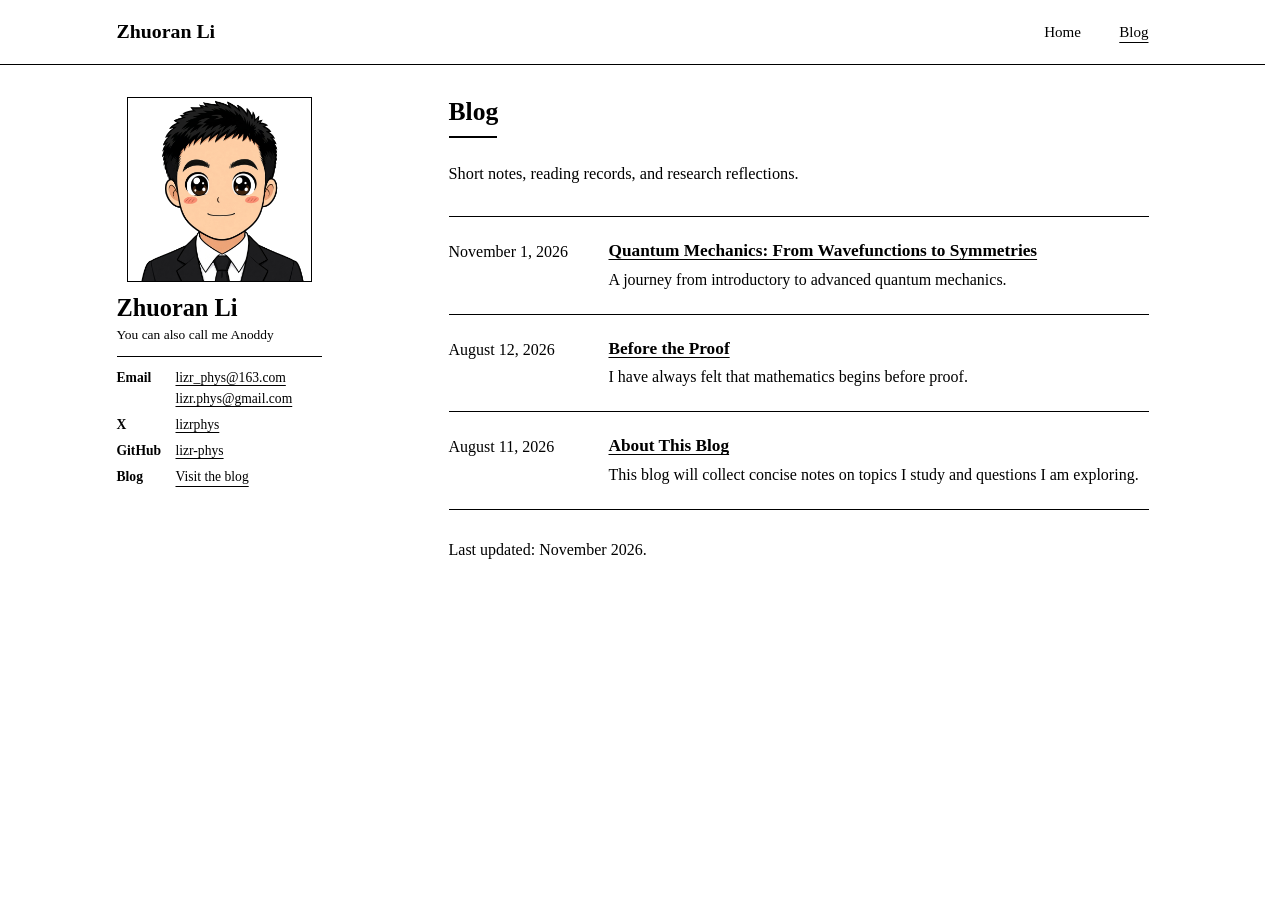
==== blog/index.html @ b9e7548c "Replace profile avatar with new portrait" ====
<!DOCTYPE html>
<html lang="en">
<head>
  <meta charset="UTF-8">
  <meta name="viewport" content="width=device-width, initial-scale=1.0">
  <meta name="description" content="Academic notes by Zhuoran Li on physics, mathematics, computation, and education.">
  <title>Blog</title>
  <link rel="icon" href="data:,">
  <link rel="stylesheet" href="../style.css?v=20260824-text-rhythm">
  <link rel="stylesheet" href="blog.css?v=20260824-text-rhythm">
</head>
<body id="top">
  <header class="topbar">
    <nav class="section-nav blog-nav" aria-label="Blog navigation">
      <a class="nav-name" href="../" aria-label="Zhuoran Li homepage">Zhuoran Li</a>
      <div class="nav-links">
        <a href="../">Home</a>
        <a href="./" aria-current="page">Blog</a>
      </div>
    </nav>
  </header>

  <main class="site-shell blog-shell">
    <aside class="profile-column" aria-label="Profile and contact information">
      <div class="profile-sticky">
        <img
          class="profile-image"
          src="../assets/avatar.png?v=3da813a1"
          alt="Illustrated portrait of Zhuoran Li smiling"
          width="1408"
          height="1408"
        >

        <div class="profile-heading">
          <h1>Zhuoran Li</h1>
          <p>You can also call me Anoddy</p>
        </div>

        <dl class="profile-links">
          <div>
            <dt>Email</dt>
            <dd>
              <a href="mailto:lizr_phys@163.com">lizr_phys@163.com</a><br>
              <a href="mailto:lizr.phys@gmail.com">lizr.phys@gmail.com</a>
            </dd>
          </div>
          <div>
            <dt>X</dt>
            <dd><a href="https://x.com/lizrphys" target="_blank" rel="noopener noreferrer">lizrphys</a></dd>
          </div>
          <div>
            <dt>GitHub</dt>
            <dd><a href="https://github.com/lizr-phys" target="_blank" rel="noopener noreferrer">lizr-phys</a></dd>
          </div>
          <div>
            <dt>Blog</dt>
            <dd><a href="./" aria-current="page">Visit the blog</a></dd>
          </div>
        </dl>
      </div>
    </aside>

    <div class="content-column blog-content">
      <section id="blog" aria-labelledby="blog-heading">
        <h2 id="blog-heading">Blog</h2>
        <p class="blog-introduction">Short notes, reading records, and research reflections.</p>

        <ol class="post-list">
          <li>
            <time datetime="2026-11-01">November 1, 2026</time>
            <article>
              <h3><a href="quantum-mechanics-from-wavefunctions-to-symmetries/">Quantum Mechanics: From Wavefunctions to Symmetries</a></h3>
              <p>A journey from introductory to advanced quantum mechanics.</p>
            </article>
          </li>
          <li>
            <time datetime="2026-08-12">August 12, 2026</time>
            <article>
              <h3><a href="before-the-proof/">Before the Proof</a></h3>
              <p>I have always felt that mathematics begins before proof.</p>
            </article>
          </li>
          <li>
            <time datetime="2026-08-11">August 11, 2026</time>
            <article>
              <h3><a href="about-this-blog/">About This Blog</a></h3>
              <p>This blog will collect concise notes on topics I study and questions I am exploring.</p>
            </article>
          </li>
        </ol>
      </section>

      <footer class="site-footer">
        <p>Last updated: November 2026.</p>
      </footer>
    </div>
  </main>
</body>
</html>
---- style.css ----
:root {
  color-scheme: light;
  background: #ffffff;
  color: #000000;
  font-family: Georgia, "Times New Roman", Times, serif;
  font-synthesis: none;
  --page-width: 1080px;
  --sidebar-width: 205px;
  --logo-size: 78px;
  --subheading-size: 1.1rem;
  --rule: #cfcfcf;
  --muted: #4a4a4a;
}

* {
  box-sizing: border-box;
}

html {
  scroll-behavior: smooth;
  scroll-padding-top: 88px;
  scrollbar-gutter: stable;
  background: #ffffff;
  color: #000000;
  font-size: 16px;
}

body {
  margin: 0;
  background: #ffffff;
  color: #000000;
  line-height: 1.6;
}

a,
.textbook-dialog button {
  color: #000000;
  text-decoration-line: underline;
  text-decoration-thickness: 1px;
  text-underline-offset: 3px;
  transition: text-underline-offset 160ms ease;
}

a:visited {
  color: #000000;
}

a:hover,
.textbook-dialog button:hover {
  text-underline-offset: 5px;
}

a:focus-visible {
  outline: 1px solid #000000;
  outline-offset: 4px;
}

.topbar {
  position: sticky;
  top: 0;
  z-index: 10;
  background: #ffffff;
  border-bottom: 1px solid #000000;
}

.section-nav {
  width: min(100%, var(--page-width));
  min-height: 64px;
  margin: 0 auto;
  padding: 0 24px;
  display: flex;
  align-items: center;
  justify-content: space-between;
  gap: 40px;
}

.nav-identity {
  min-width: 0;
  display: flex;
  align-items: baseline;
  gap: 28px;
}

.nav-name {
  flex: 0 0 auto;
  font-size: 1.24rem;
  font-weight: 700;
  text-decoration: none;
}

.nav-name:hover {
  text-decoration: underline;
}

.nav-motto,
.profile-motto {
  -webkit-appearance: none;
  appearance: none;
  padding: 0;
  border: 0;
  background: none;
  color: inherit;
  -webkit-text-fill-color: currentColor;
  font-family: inherit;
  font-weight: inherit;
  text-align: left;
  cursor: pointer;
}

.nav-motto {
  color: var(--muted);
  font-size: 0.82rem;
  line-height: 1.3;
  white-space: nowrap;
  text-decoration: none;
}

.nav-motto:visited {
  color: var(--muted);
}

.profile-motto {
  display: none;
  margin-top: 12px;
  font-size: 0.82rem;
  line-height: 1.4;
  text-decoration: none;
}

.nav-motto:focus-visible,
.profile-motto:focus-visible {
  outline: 1px solid #000000;
  outline-offset: 4px;
}

.nav-links {
  display: flex;
  align-items: center;
  justify-content: flex-end;
  gap: clamp(20px, 3vw, 40px);
}

@media (max-width: 900px) {
  .nav-motto {
    display: none;
  }

  .profile-motto {
    display: inline-block;
  }
}

.nav-links a {
  font-size: 0.94rem;
  text-decoration: none;
  white-space: nowrap;
}

.nav-links a:hover,
.nav-links a:focus-visible {
  text-decoration: underline;
}

.site-shell {
  width: min(100%, var(--page-width));
  margin: 0 auto;
  padding: 32px 24px 80px;
  display: grid;
  grid-template-columns: var(--sidebar-width) minmax(0, 700px);
  justify-content: space-between;
  gap: 72px;
  align-items: start;
}

.profile-sticky {
  position: sticky;
  top: 96px;
  overflow: visible;
}

.profile-column {
  align-self: stretch;
}

.profile-image {
  display: block;
  width: 185px;
  max-width: 100%;
  height: auto;
  margin: 0 auto;
  aspect-ratio: 1;
  object-fit: contain;
  background: #ffffff;
  border: 1px solid #000000;
  filter: none;
  transition: transform 220ms ease;
}

.profile-image:hover {
  transform: translateY(-2px);
}

.profile-heading {
  margin-top: 12px;
}

.profile-heading h1 {
  margin: 0 0 4px;
  font-size: 1.52rem;
  font-weight: 700;
  line-height: 1.15;
}

.profile-heading p {
  margin: 0;
  font-size: 0.84rem;
  line-height: 1.32;
}

.profile-links {
  margin: 12px 0 0;
  padding-top: 8px;
  border-top: 1px solid #000000;
  font-size: 0.85rem;
}

.profile-links > div {
  display: grid;
  grid-template-columns: 52px minmax(0, 1fr);
  gap: 7px;
  padding: 2px 0;
}

.profile-links dt {
  font-weight: 700;
}

.profile-links dd {
  min-width: 0;
  margin: 0;
  overflow-wrap: anywhere;
}

.pending {
  color: var(--muted);
}

.content-column {
  min-width: 0;
  line-height: 1.52;
}

section {
  scroll-margin-top: 92px;
  margin: 0 0 40px;
  padding: 0 0 40px;
  border-bottom: 1px solid #000000;
}

section:last-of-type {
  margin-bottom: 28px;
}

h2,
h3,
p,
ul {
  color: #000000;
}

h2 {
  position: relative;
  margin: 0 0 24px;
  padding-bottom: 10px;
  font-size: 1.6rem;
  font-weight: 700;
  line-height: 1.2;
}

h2::after {
  position: absolute;
  left: 0;
  bottom: 0;
  width: 48px;
  height: 2px;
  background: #000000;
  content: "";
}

h3 {
  margin: 0 0 4px;
  font-size: var(--subheading-size);
  font-weight: 700;
  line-height: 1.35;
}

p,
ul {
  margin: 0;
}

.lead {
  max-width: 65ch;
  font-size: 1.05rem;
}

.institution-entry {
  display: grid;
  grid-template-columns: var(--logo-size) minmax(0, 1fr);
  gap: 24px;
  align-items: start;
}

.institution-entry + .institution-entry {
  margin-top: 26px;
}

.logo-frame {
  width: var(--logo-size);
  height: var(--logo-size);
  display: grid;
  place-items: center;
  text-decoration: none;
}

.logo-frame:hover {
  text-decoration: none;
}

.institution-logo {
  display: block;
  width: auto;
  height: auto;
  max-width: 100%;
  max-height: 100%;
  object-fit: contain;
  filter: none;
  transition: transform 220ms ease;
}

.institution-entry:hover .institution-logo {
  transform: translateY(-2px);
}

.qdu-logo {
  width: auto;
  height: 70px;
  max-width: none;
  max-height: none;
  position: relative;
  left: 1.3px;
  object-fit: contain;
}

.tal-logo-frame {
  width: var(--logo-size);
  overflow: visible;
  justify-self: stretch;
  justify-items: start;
}

.tal-logo {
  position: relative;
  left: 9px;
  width: auto;
  height: 72px;
  max-width: none;
  max-height: none;
  clip-path: inset(0 calc(100% - 59px) 0 0);
}

.uestc-logo {
  width: 72px;
  height: 72px;
}

.entry-content p + p {
  margin-top: 4px;
}

.entry-date {
  margin-top: 4px !important;
}

.contribution-entry + .contribution-entry {
  margin-top: 22px;
}

.contribution-project {
  margin: -4px 0 22px;
}

.research-block + .research-block {
  margin-top: 22px;
}

.research-block ul {
  padding-left: 1.25rem;
}

.research-block li + li {
  margin-top: 3px;
}

.research-project {
  margin-top: 12px;
}

.research-project + .research-project {
  margin-top: 22px;
}

.research-project h4 {
  margin: 0 0 4px;
  font-size: 1rem;
  font-weight: 700;
  line-height: 1.35;
}

html:has(.textbook-dialog[open]) {
  overflow: hidden;
}

.textbook-dialog {
  width: min(420px, calc(100% - 40px));
  max-height: calc(100dvh - 40px);
  margin: auto;
  padding: 0;
  border: 1px solid #000000;
  background: #ffffff;
  color: #000000;
}

.textbook-dialog::backdrop {
  background: rgb(0 0 0 / 16%);
}

.textbook-dialog form {
  padding: 24px;
}

.textbook-dialog h2 {
  margin-bottom: 18px;
  font-size: 1.3rem;
}

.textbook-dialog label {
  display: block;
  margin-bottom: 8px;
}

.textbook-dialog input {
  width: 100%;
  min-width: 0;
  padding: 8px 10px;
  border: 1px solid #000000;
  border-radius: 0;
  background: #ffffff;
  color: #000000;
  font: inherit;
  font-size: max(1rem, 16px);
}

.textbook-dialog-error {
  min-height: 1.5em;
  margin-top: 8px;
  font-size: 0.94rem;
  line-height: 1.5;
}

.textbook-dialog-actions {
  display: flex;
  justify-content: flex-end;
  gap: 16px;
  margin-top: 12px;
}

.textbook-dialog button {
  min-height: 44px;
  padding: 8px 14px;
  border: 1px solid #000000;
  background: #ffffff;
  color: #000000;
  font: inherit;
  text-decoration-line: none;
  cursor: pointer;
}

.textbook-dialog button:hover {
  text-decoration-line: underline;
}

.textbook-dialog button:disabled {
  opacity: 0.6;
  cursor: not-allowed;
}

.textbook-dialog .textbook-dialog-cancel {
  border-color: transparent;
}

.textbook-dialog input:focus-visible,
.textbook-dialog button:focus-visible {
  outline: 1px solid #000000;
  outline-offset: 3px;
}

@media (max-width: 860px) {
  .site-shell {
    grid-template-columns: 1fr;
    gap: 58px;
    max-width: 720px;
    padding-top: 38px;
  }

  .profile-sticky {
    position: static;
    display: grid;
    grid-template-columns: 180px minmax(0, 1fr);
    gap: 0 30px;
    align-items: start;
  }

  .profile-heading {
    margin-top: 0;
    align-self: center;
  }

  .profile-links {
    grid-column: 1 / -1;
    display: grid;
    grid-template-columns: repeat(2, minmax(0, 1fr));
    gap: 2px 28px;
  }
}

@media (max-width: 640px) {
  :root {
    --logo-size: 62px;
  }

  html {
    font-size: 15px;
    scroll-padding-top: 66px;
  }

  .topbar {
    overflow-x: auto;
  }

  .section-nav {
    width: 100%;
    min-width: 0;
    min-height: 56px;
    padding: 0 18px;
    gap: 0;
  }

  .nav-name {
    display: none;
  }

  .nav-links {
    width: 100%;
    justify-content: space-between;
    gap: 8px;
  }

  .nav-links a {
    font-size: 0.85rem;
  }

  .site-shell {
    padding: 30px 20px 52px;
    gap: 46px;
  }

  .profile-sticky {
    grid-template-columns: 136px minmax(0, 1fr);
    gap: 0 20px;
  }

  .profile-heading h1 {
    font-size: 1.5rem;
  }

  .profile-links {
    grid-template-columns: 1fr;
    margin-top: 22px;
  }

  section {
    scroll-margin-top: 72px;
    margin-bottom: 36px;
    padding-bottom: 36px;
  }

  h2 {
    margin-bottom: 24px;
    font-size: 1.45rem;
  }

  .institution-entry {
    grid-template-columns: var(--logo-size) minmax(0, 1fr);
    gap: 18px;
  }

  .logo-frame {
    width: var(--logo-size);
    height: var(--logo-size);
  }

  .tal-logo-frame {
    width: var(--logo-size);
  }

  .tal-logo {
    left: 8px;
    height: 56px;
    clip-path: inset(0 calc(100% - 46px) 0 0);
  }

  .qdu-logo {
    height: 54px;
  }

  .uestc-logo {
    width: 56px;
    height: 56px;
  }
}

@media (prefers-reduced-motion: reduce) {
  html {
    scroll-behavior: auto;
  }

  *,
  *::before,
  *::after {
    scroll-behavior: auto !important;
    transition-duration: 0.01ms !important;
  }
}

@media print {
  @page {
    size: A4;
    margin: 0.55in;
  }

  html,
  body {
    background: #ffffff;
    color: #000000;
    font-size: 10.5pt;
  }

  .topbar {
    display: none;
  }

  .textbook-dialog {
    display: none !important;
  }

  .site-shell {
    width: 100%;
    max-width: none;
    margin: 0;
    padding: 0;
    grid-template-columns: 1.45in minmax(0, 1fr);
    gap: 0.35in;
  }

  .profile-column {
    align-self: start;
  }

  .profile-sticky {
    position: static;
    display: block;
  }

  .profile-image,
  .institution-logo {
    filter: none;
    transform: none;
  }

  .profile-image {
    width: 1.35in;
  }

  .profile-heading {
    margin-top: 0.16in;
  }

  .profile-heading h1 {
    font-size: 16pt;
  }

  .profile-links > div {
    display: block;
    padding: 3px 0;
  }

  .profile-links {
    display: block;
    grid-column: auto;
  }

  .profile-links dd {
    margin-top: 1px;
  }

  section {
    break-inside: avoid;
    margin-bottom: 0.18in;
    padding-bottom: 0.18in;
  }

  section:last-of-type {
    margin-bottom: 0.1in;
  }

  h2 {
    margin-bottom: 0.15in;
    font-size: 15pt;
  }

  .research-block + .research-block {
    margin-top: 0.12in;
  }

  a {
    color: #000000;
  }
}
---- blog/blog.css ----
.nav-links a[aria-current="page"],
.profile-links a[aria-current="page"] {
  text-decoration: underline;
  text-underline-offset: 5px;
}

.blog-content {
  min-width: 0;
}

.blog-content > section {
  padding-bottom: 0;
  border-bottom: 0;
}

.blog-introduction {
  max-width: 38rem;
  font-size: 1.02rem;
}

.post-list {
  margin: 30px 0 0;
  padding: 0;
  border-bottom: 1px solid #000000;
  list-style: none;
}

.post-list > li {
  display: grid;
  grid-template-columns: 8.25rem minmax(0, 1fr);
  gap: 28px;
  align-items: start;
  padding: 22px 0;
  border-top: 1px solid #000000;
}

.post-list time {
  padding-top: 1px;
}

.post-list article,
.post-list h3,
.post-list p {
  margin: 0;
}

.post-list h3 {
  font-size: 1.08rem;
  line-height: 1.4;
}

.post-list p {
  margin-top: 4px;
}

.article-content {
  padding-bottom: 44px;
  border-bottom: 1px solid #000000;
}

.article-heading h2 {
  margin-bottom: 4px;
}

.article-context {
  margin: 0 0 20px;
  font-size: 0.9rem;
}

.article-date {
  margin: 0;
}

.post-content {
  margin-top: 30px;
  padding-top: 24px;
  border-top: 1px solid #000000;
}

.post-content p {
  max-width: 65ch;
  margin: 0 0 18px;
}

.post-content p:last-child {
  margin-bottom: 0;
}

@media (max-width: 640px) {
  .blog-nav .nav-name {
    display: block;
  }

  .blog-nav .nav-links {
    width: auto;
    justify-content: flex-end;
    gap: 24px;
  }

  .post-list > li {
    grid-template-columns: 1fr;
    gap: 4px;
  }
}

@media print {
  .post-list > li,
  .article-content {
    break-inside: avoid;
  }
}
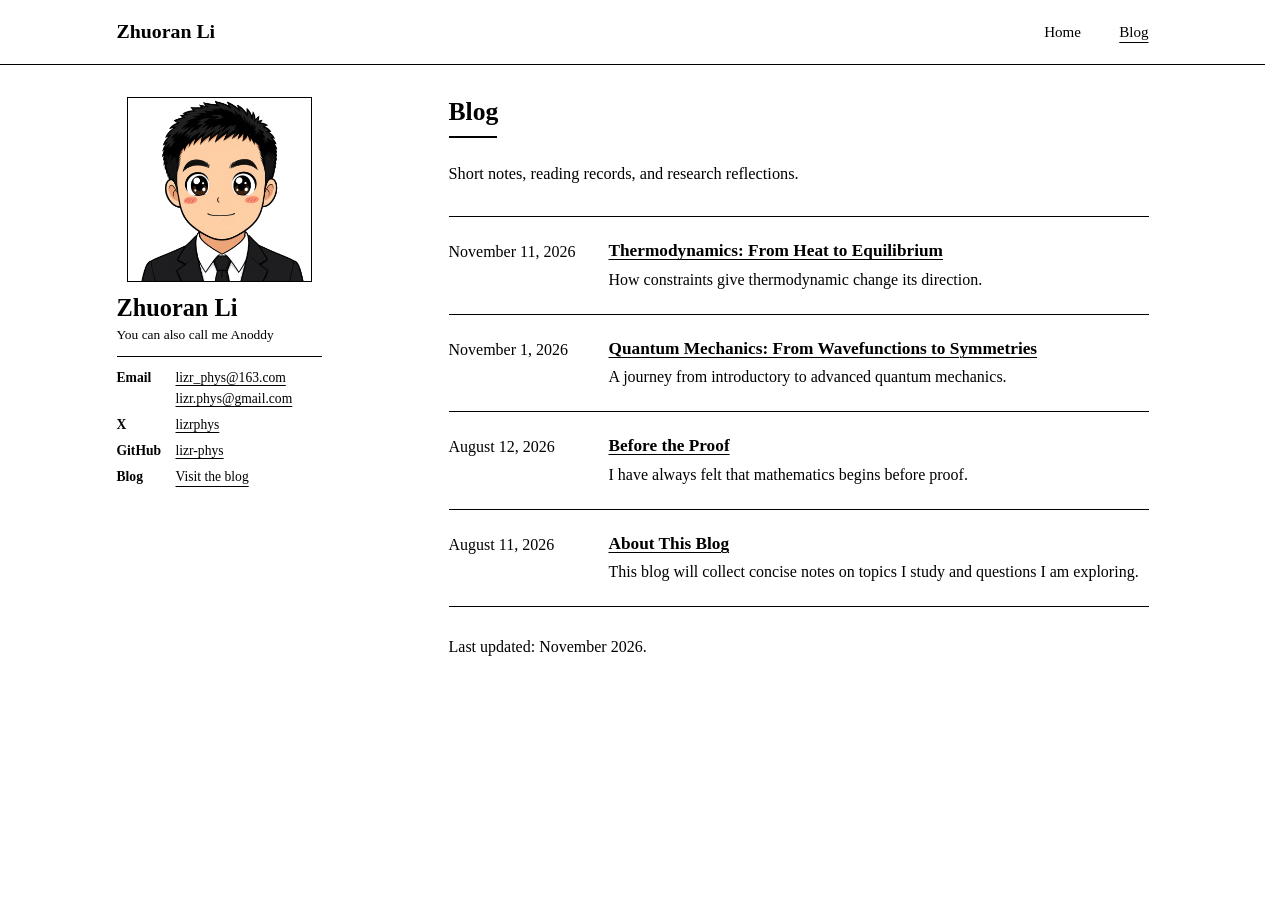
==== commit 23ee5cac: "publish thermodynamics blog post" ====
--- a/blog/index.html
+++ b/blog/index.html
@@ -67,6 +67,13 @@
 
         <ol class="post-list">
           <li>
+            <time datetime="2026-11-11">November 11, 2026</time>
+            <article>
+              <h3><a href="thermodynamics-from-heat-to-equilibrium/">Thermodynamics: From Heat to Equilibrium</a></h3>
+              <p>How constraints give thermodynamic change its direction.</p>
+            </article>
+          </li>
+          <li>
             <time datetime="2026-11-01">November 1, 2026</time>
             <article>
               <h3><a href="quantum-mechanics-from-wavefunctions-to-symmetries/">Quantum Mechanics: From Wavefunctions to Symmetries</a></h3>
--- a/blog/blog.css
+++ b/blog/blog.css
@@ -67,6 +67,10 @@
   font-size: 0.9rem;
 }
 
+.article-subtitle {
+  margin: 12px 0 8px;
+}
+
 .article-date {
   margin: 0;
 }
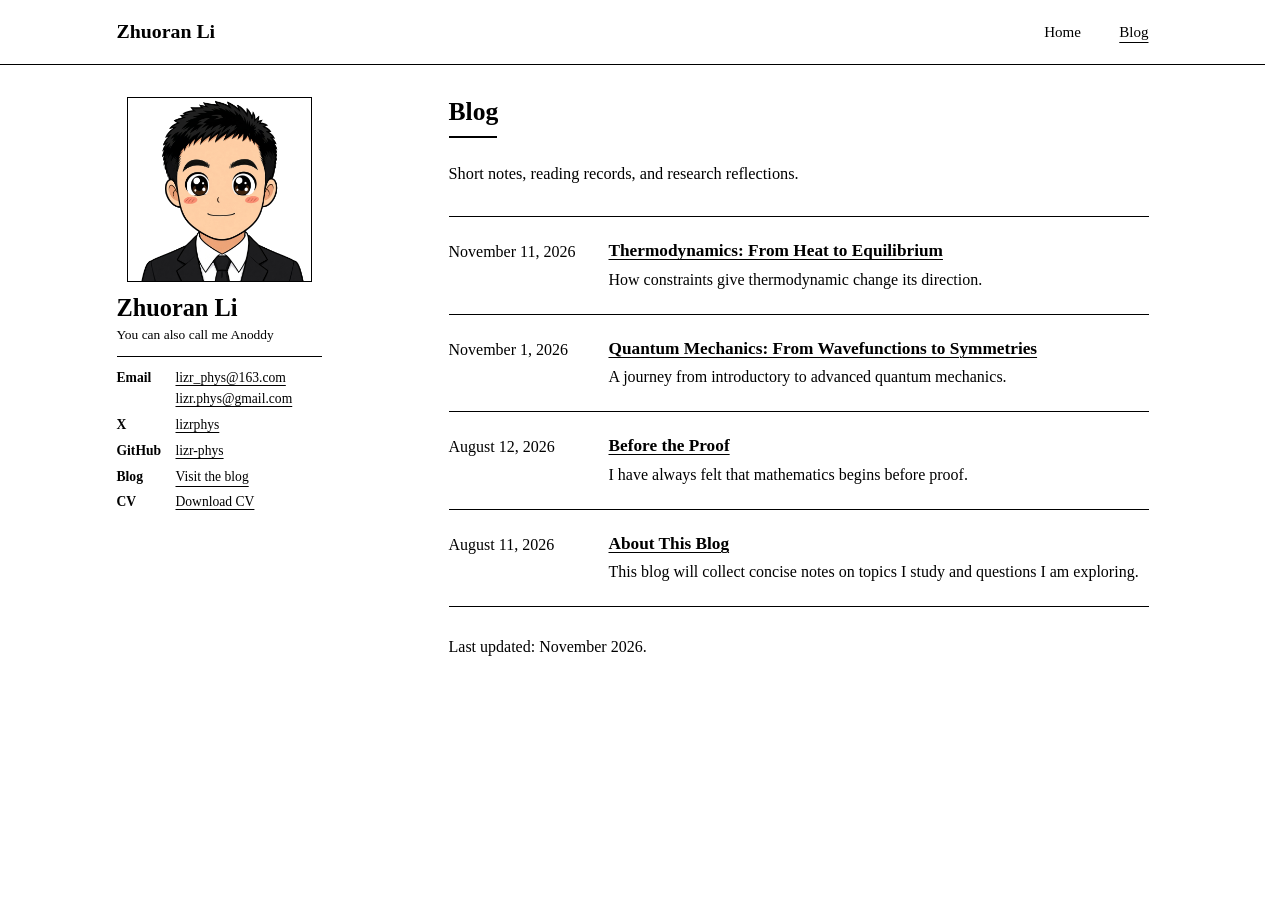
==== commit 4e482f90: "restore public CV download" ====
--- a/blog/index.html
+++ b/blog/index.html
@@ -56,6 +56,10 @@
             <dt>Blog</dt>
             <dd><a href="./" aria-current="page">Visit the blog</a></dd>
           </div>
+          <div>
+            <dt>CV</dt>
+            <dd><a href="../assets/Zhuoran_Li.pdf">Download CV</a></dd>
+          </div>
         </dl>
       </div>
     </aside>
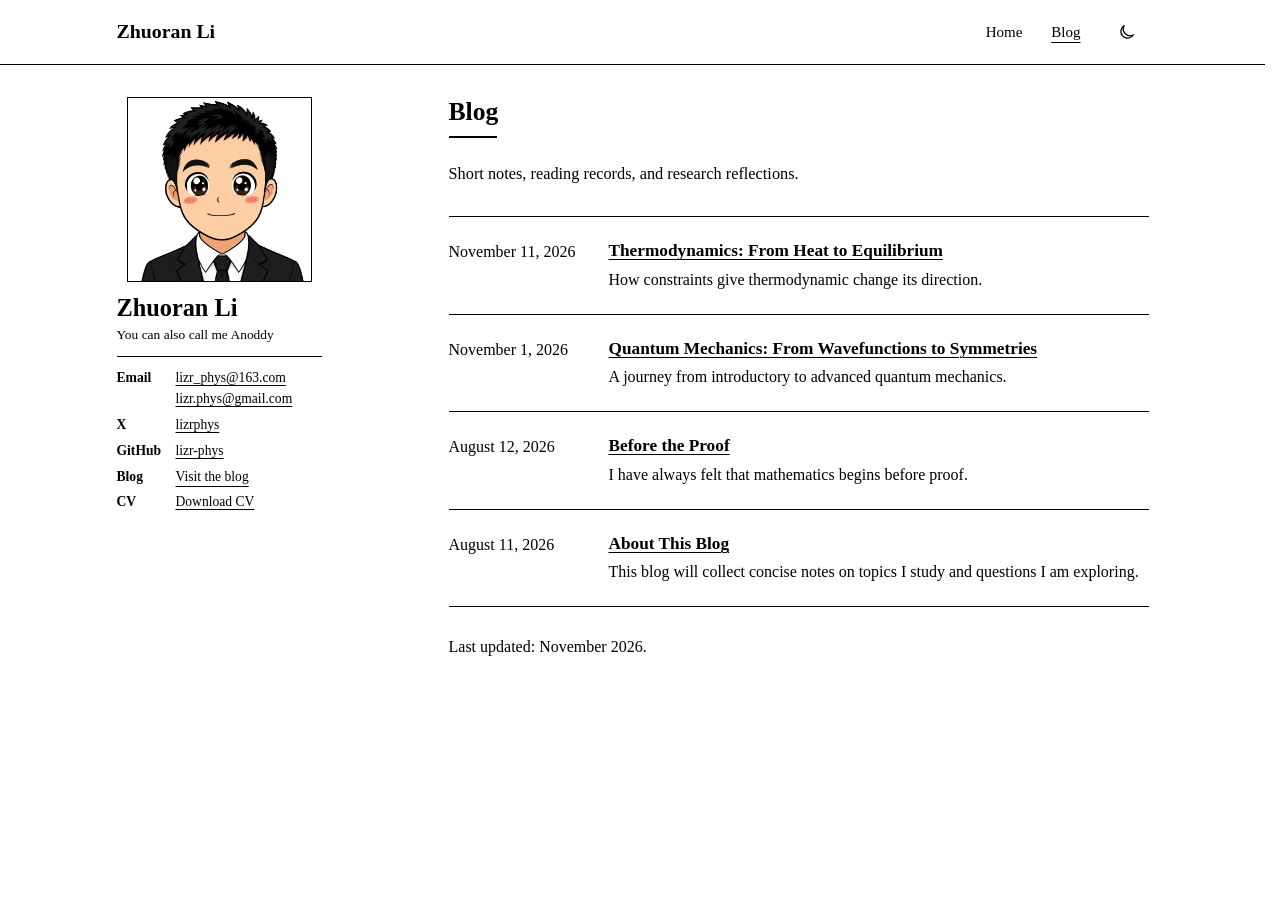
==== commit 0f997221: "Add light and dark themes" ====
--- a/blog/index.html
+++ b/blog/index.html
@@ -6,8 +6,9 @@
   <meta name="description" content="Academic notes by Zhuoran Li on physics, mathematics, computation, and education.">
   <title>Blog</title>
   <link rel="icon" href="data:,">
-  <link rel="stylesheet" href="../style.css?v=20260824-text-rhythm">
-  <link rel="stylesheet" href="blog.css?v=20260824-text-rhythm">
+  <script src="../theme.js?v=20261118-theme"></script>
+  <link rel="stylesheet" href="../style.css?v=20261118-theme">
+  <link rel="stylesheet" href="blog.css?v=20261118-theme">
 </head>
 <body id="top">
   <header class="topbar">
@@ -17,6 +18,7 @@
         <a href="../">Home</a>
         <a href="./" aria-current="page">Blog</a>
       </div>
+      <button class="theme-toggle" type="button" aria-label="Dark mode" aria-pressed="false" hidden></button>
     </nav>
   </header>
 
--- a/style.css
+++ b/style.css
@@ -1,15 +1,35 @@
 :root {
   color-scheme: light;
-  background: #ffffff;
-  color: #000000;
+  background: var(--page-bg);
+  color: var(--text);
   font-family: Georgia, "Times New Roman", Times, serif;
   font-synthesis: none;
   --page-width: 1080px;
   --sidebar-width: 205px;
   --logo-size: 78px;
   --subheading-size: 1.1rem;
+  --page-bg: #ffffff;
+  --text: #000000;
+  --divider: #000000;
   --rule: #cfcfcf;
   --muted: #4a4a4a;
+  --portrait-bg: var(--page-bg);
+  --dialog-bg: var(--page-bg);
+  --backdrop: rgb(0 0 0 / 16%);
+}
+
+@media screen {
+  :root[data-theme="dark"] {
+    color-scheme: dark;
+    --page-bg: #191918;
+    --text: #eeece7;
+    --divider: #746f64;
+    --rule: #494842;
+    --muted: #b7b3aa;
+    --portrait-bg: #30302c;
+    --dialog-bg: #252421;
+    --backdrop: rgb(0 0 0 / 64%);
+  }
 }
 
 * {
@@ -20,38 +40,30 @@
   scroll-behavior: smooth;
   scroll-padding-top: 88px;
   scrollbar-gutter: stable;
-  background: #ffffff;
-  color: #000000;
   font-size: 16px;
 }
 
 body {
   margin: 0;
-  background: #ffffff;
-  color: #000000;
   line-height: 1.6;
 }
 
 a,
 .textbook-dialog button {
-  color: #000000;
+  color: var(--text);
   text-decoration-line: underline;
   text-decoration-thickness: 1px;
   text-underline-offset: 3px;
   transition: text-underline-offset 160ms ease;
 }
 
-a:visited {
-  color: #000000;
-}
-
 a:hover,
 .textbook-dialog button:hover {
   text-underline-offset: 5px;
 }
 
 a:focus-visible {
-  outline: 1px solid #000000;
+  outline: 1px solid currentColor;
   outline-offset: 4px;
 }
 
@@ -59,8 +71,8 @@
   position: sticky;
   top: 0;
   z-index: 10;
-  background: #ffffff;
-  border-bottom: 1px solid #000000;
+  background: var(--page-bg);
+  border-bottom: 1px solid var(--divider);
 }
 
 .section-nav {
@@ -71,7 +83,7 @@
   display: flex;
   align-items: center;
   justify-content: space-between;
-  gap: 40px;
+  gap: clamp(12px, 2vw, 24px);
 }
 
 .nav-identity {
@@ -129,7 +141,7 @@
 
 .nav-motto:focus-visible,
 .profile-motto:focus-visible {
-  outline: 1px solid #000000;
+  outline: 1px solid currentColor;
   outline-offset: 4px;
 }
 
@@ -137,10 +149,11 @@
   display: flex;
   align-items: center;
   justify-content: flex-end;
-  gap: clamp(20px, 3vw, 40px);
-}
-
-@media (max-width: 900px) {
+  gap: clamp(16px, 2.25vw, 32px);
+  margin-inline-start: auto;
+}
+
+@media (max-width: 1000px) {
   .nav-motto {
     display: none;
   }
@@ -159,6 +172,51 @@
 .nav-links a:hover,
 .nav-links a:focus-visible {
   text-decoration: underline;
+}
+
+.theme-toggle {
+  flex: none;
+  width: 44px;
+  height: 44px;
+  padding: 0;
+  border: 1px solid transparent;
+  border-radius: 0;
+  background: transparent;
+  color: inherit;
+  cursor: pointer;
+}
+
+.theme-toggle:not([hidden]) {
+  display: grid;
+  place-items: center;
+}
+
+.theme-toggle::before {
+  width: 18px;
+  height: 18px;
+  background: currentColor;
+  mask: url("data:image/svg+xml,%3Csvg xmlns='http://www.w3.org/2000/svg' viewBox='0 0 24 24'%3E%3Cpath d='M20.6 15.7A9 9 0 0 1 8.3 3.4a9 9 0 1 0 12.3 12.3Z' fill='none' stroke='black' stroke-width='1.7' stroke-linejoin='round'/%3E%3C/svg%3E") center / contain no-repeat;
+  content: "";
+}
+
+.theme-toggle[aria-pressed="true"]::before {
+  mask-image: url("data:image/svg+xml,%3Csvg xmlns='http://www.w3.org/2000/svg' viewBox='0 0 24 24' fill='none' stroke='black' stroke-width='1.7' stroke-linecap='round'%3E%3Ccircle cx='12' cy='12' r='4'/%3E%3Cpath d='M12 2v2m0 16v2M2 12h2m16 0h2M4.9 4.9l1.4 1.4m11.4 11.4 1.4 1.4m0-14.2-1.4 1.4M6.3 17.7l-1.4 1.4'/%3E%3C/svg%3E");
+}
+
+.theme-toggle:hover {
+  border-color: var(--divider);
+}
+
+.theme-toggle:focus-visible {
+  outline: 1px solid currentColor;
+  outline-offset: 2px;
+}
+
+@media (forced-colors: active) {
+  .theme-toggle::before {
+    forced-color-adjust: none;
+    background: ButtonText;
+  }
 }
 
 .site-shell {
@@ -190,8 +248,8 @@
   margin: 0 auto;
   aspect-ratio: 1;
   object-fit: contain;
-  background: #ffffff;
-  border: 1px solid #000000;
+  background: var(--portrait-bg);
+  border: 1px solid var(--divider);
   filter: none;
   transition: transform 220ms ease;
 }
@@ -220,7 +278,7 @@
 .profile-links {
   margin: 12px 0 0;
   padding-top: 8px;
-  border-top: 1px solid #000000;
+  border-top: 1px solid var(--divider);
   font-size: 0.85rem;
 }
 
@@ -254,18 +312,11 @@
   scroll-margin-top: 92px;
   margin: 0 0 40px;
   padding: 0 0 40px;
-  border-bottom: 1px solid #000000;
+  border-bottom: 1px solid var(--divider);
 }
 
 section:last-of-type {
   margin-bottom: 28px;
-}
-
-h2,
-h3,
-p,
-ul {
-  color: #000000;
 }
 
 h2 {
@@ -283,7 +334,7 @@
   bottom: 0;
   width: 48px;
   height: 2px;
-  background: #000000;
+  background: currentColor;
   content: "";
 }
 
@@ -374,6 +425,20 @@
   height: 72px;
 }
 
+@media screen {
+  :root[data-theme="dark"] .qdu-logo {
+    aspect-ratio: 1;
+    border-radius: 50%;
+    object-fit: cover;
+    object-position: left;
+  }
+
+  :root[data-theme="dark"] .uestc-logo {
+    border-radius: 50%;
+    background: var(--text);
+  }
+}
+
 .entry-content p + p {
   margin-top: 4px;
 }
@@ -426,13 +491,13 @@
   max-height: calc(100dvh - 40px);
   margin: auto;
   padding: 0;
-  border: 1px solid #000000;
-  background: #ffffff;
-  color: #000000;
+  border: 1px solid var(--divider);
+  background: var(--dialog-bg);
+  color: var(--text);
 }
 
 .textbook-dialog::backdrop {
-  background: rgb(0 0 0 / 16%);
+  background: var(--backdrop);
 }
 
 .textbook-dialog form {
@@ -453,10 +518,10 @@
   width: 100%;
   min-width: 0;
   padding: 8px 10px;
-  border: 1px solid #000000;
+  border: 1px solid var(--divider);
   border-radius: 0;
-  background: #ffffff;
-  color: #000000;
+  background: var(--page-bg);
+  color: var(--text);
   font: inherit;
   font-size: max(1rem, 16px);
 }
@@ -478,9 +543,8 @@
 .textbook-dialog button {
   min-height: 44px;
   padding: 8px 14px;
-  border: 1px solid #000000;
-  background: #ffffff;
-  color: #000000;
+  border: 1px solid var(--divider);
+  background: var(--dialog-bg);
   font: inherit;
   text-decoration-line: none;
   cursor: pointer;
@@ -501,7 +565,7 @@
 
 .textbook-dialog input:focus-visible,
 .textbook-dialog button:focus-visible {
-  outline: 1px solid #000000;
+  outline: 1px solid currentColor;
   outline-offset: 3px;
 }
 
@@ -534,6 +598,17 @@
   }
 }
 
+@media (max-width: 700px) {
+  .home-nav .nav-identity {
+    display: none;
+  }
+
+  .home-nav .nav-links {
+    flex: 1;
+    justify-content: space-between;
+  }
+}
+
 @media (max-width: 640px) {
   :root {
     --logo-size: 62px;
@@ -552,8 +627,8 @@
     width: 100%;
     min-width: 0;
     min-height: 56px;
-    padding: 0 18px;
-    gap: 0;
+    padding: 0 clamp(12px, 3.75vw, 18px);
+    gap: 12px;
   }
 
   .nav-name {
@@ -561,7 +636,7 @@
   }
 
   .nav-links {
-    width: 100%;
+    flex: 1;
     justify-content: space-between;
     gap: 8px;
   }
@@ -627,6 +702,18 @@
   .uestc-logo {
     width: 56px;
     height: 56px;
+  }
+}
+
+@media (max-width: 460px) {
+  .home-nav .nav-links {
+    display: grid;
+    grid-template-columns: repeat(3, minmax(0, 1fr));
+    gap: 0 8px;
+  }
+
+  .home-nav .nav-links a {
+    padding-block: 4px;
   }
 }
 
--- a/blog/blog.css
+++ b/blog/blog.css
@@ -21,7 +21,7 @@
 .post-list {
   margin: 30px 0 0;
   padding: 0;
-  border-bottom: 1px solid #000000;
+  border-bottom: 1px solid var(--divider, #000000);
   list-style: none;
 }
 
@@ -31,7 +31,7 @@
   gap: 28px;
   align-items: start;
   padding: 22px 0;
-  border-top: 1px solid #000000;
+  border-top: 1px solid var(--divider, #000000);
 }
 
 .post-list time {
@@ -55,7 +55,7 @@
 
 .article-content {
   padding-bottom: 44px;
-  border-bottom: 1px solid #000000;
+  border-bottom: 1px solid var(--divider, #000000);
 }
 
 .article-heading h2 {
@@ -78,7 +78,7 @@
 .post-content {
   margin-top: 30px;
   padding-top: 24px;
-  border-top: 1px solid #000000;
+  border-top: 1px solid var(--divider, #000000);
 }
 
 .post-content p {
@@ -98,7 +98,7 @@
   .blog-nav .nav-links {
     width: auto;
     justify-content: flex-end;
-    gap: 24px;
+    gap: clamp(8px, 3vw, 24px);
   }
 
   .post-list > li {
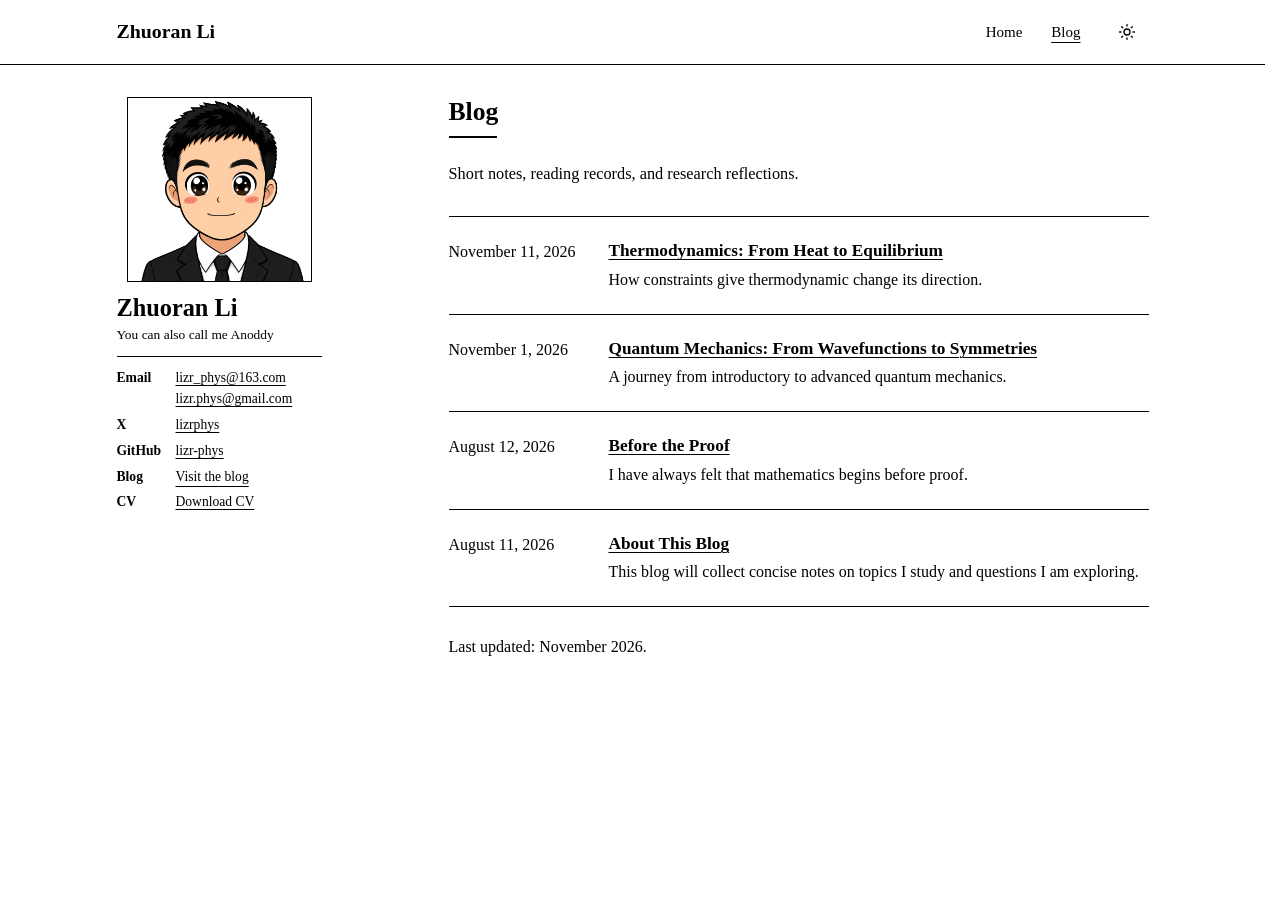
==== commit 493dd867: "Show the current theme in the toggle" ====
--- a/blog/index.html
+++ b/blog/index.html
@@ -6,8 +6,8 @@
   <meta name="description" content="Academic notes by Zhuoran Li on physics, mathematics, computation, and education.">
   <title>Blog</title>
   <link rel="icon" href="data:,">
-  <script src="../theme.js?v=20261118-theme"></script>
-  <link rel="stylesheet" href="../style.css?v=20261118-theme">
+  <script src="../theme.js?v=20261118-theme-icons"></script>
+  <link rel="stylesheet" href="../style.css?v=20261118-theme-icons">
   <link rel="stylesheet" href="blog.css?v=20261118-theme">
 </head>
 <body id="top">
--- a/style.css
+++ b/style.css
@@ -178,12 +178,15 @@
   flex: none;
   width: 44px;
   height: 44px;
+  -webkit-appearance: none;
+  appearance: none;
   padding: 0;
-  border: 1px solid transparent;
-  border-radius: 0;
+  border: 0;
+  border-radius: 50%;
   background: transparent;
   color: inherit;
   cursor: pointer;
+  -webkit-tap-highlight-color: transparent;
 }
 
 .theme-toggle:not([hidden]) {
@@ -195,16 +198,12 @@
   width: 18px;
   height: 18px;
   background: currentColor;
-  mask: url("data:image/svg+xml,%3Csvg xmlns='http://www.w3.org/2000/svg' viewBox='0 0 24 24'%3E%3Cpath d='M20.6 15.7A9 9 0 0 1 8.3 3.4a9 9 0 1 0 12.3 12.3Z' fill='none' stroke='black' stroke-width='1.7' stroke-linejoin='round'/%3E%3C/svg%3E") center / contain no-repeat;
+  mask: url("data:image/svg+xml,%3Csvg xmlns='http://www.w3.org/2000/svg' viewBox='0 0 24 24' fill='none' stroke='black' stroke-width='1.7' stroke-linecap='round'%3E%3Ccircle cx='12' cy='12' r='4'/%3E%3Cpath d='M12 2v2m0 16v2M2 12h2m16 0h2M4.9 4.9l1.4 1.4m11.4 11.4 1.4 1.4m0-14.2-1.4 1.4M6.3 17.7l-1.4 1.4'/%3E%3C/svg%3E") center / contain no-repeat;
   content: "";
 }
 
 .theme-toggle[aria-pressed="true"]::before {
-  mask-image: url("data:image/svg+xml,%3Csvg xmlns='http://www.w3.org/2000/svg' viewBox='0 0 24 24' fill='none' stroke='black' stroke-width='1.7' stroke-linecap='round'%3E%3Ccircle cx='12' cy='12' r='4'/%3E%3Cpath d='M12 2v2m0 16v2M2 12h2m16 0h2M4.9 4.9l1.4 1.4m11.4 11.4 1.4 1.4m0-14.2-1.4 1.4M6.3 17.7l-1.4 1.4'/%3E%3C/svg%3E");
-}
-
-.theme-toggle:hover {
-  border-color: var(--divider);
+  mask-image: url("data:image/svg+xml,%3Csvg xmlns='http://www.w3.org/2000/svg' viewBox='0 0 24 24'%3E%3Cpath d='M20.6 15.7A9 9 0 0 1 8.3 3.4a9 9 0 1 0 12.3 12.3Z' fill='none' stroke='black' stroke-width='1.7' stroke-linejoin='round'/%3E%3C/svg%3E");
 }
 
 .theme-toggle:focus-visible {
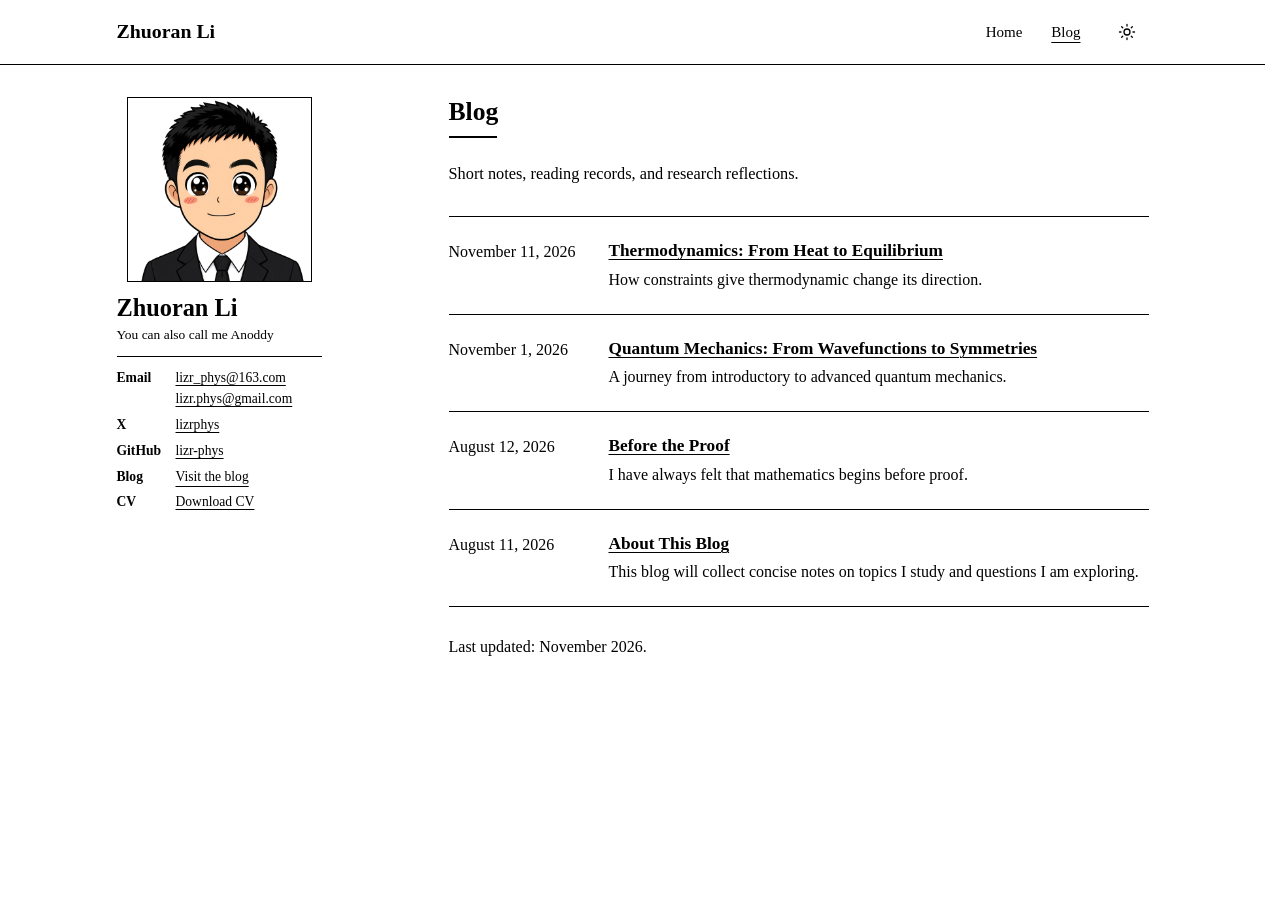
==== commit bbc8f5e8: "Reduce page loading with a smaller shared portrait and cached CSS" ====
--- a/blog/index.html
+++ b/blog/index.html
@@ -6,8 +6,8 @@
   <meta name="description" content="Academic notes by Zhuoran Li on physics, mathematics, computation, and education.">
   <title>Blog</title>
   <link rel="icon" href="data:,">
-  <script src="../theme.js?v=20261118-theme-icons"></script>
-  <link rel="stylesheet" href="../style.css?v=20261118-theme-icons">
+  <script src="../theme.js?v=20261119-theme-session"></script>
+  <link rel="stylesheet" href="../style.css?v=20261121-nav-line-width">
   <link rel="stylesheet" href="blog.css?v=20261118-theme">
 </head>
 <body id="top">
@@ -27,10 +27,10 @@
       <div class="profile-sticky">
         <img
           class="profile-image"
-          src="../assets/avatar.png?v=3da813a1"
+          src="../assets/avatar-560.webp"
           alt="Illustrated portrait of Zhuoran Li smiling"
-          width="1408"
-          height="1408"
+          width="560"
+          height="560"
         >
 
         <div class="profile-heading">
--- a/style.css
+++ b/style.css
@@ -58,7 +58,8 @@
 }
 
 a:hover,
-.textbook-dialog button:hover {
+.textbook-dialog button:hover,
+.home-nav .nav-links a[aria-current="location"] {
   text-underline-offset: 5px;
 }
 
@@ -170,8 +171,44 @@
 }
 
 .nav-links a:hover,
-.nav-links a:focus-visible {
+.nav-links a:focus-visible,
+.home-nav .nav-links a[aria-current="location"] {
   text-decoration: underline;
+}
+
+.home-nav .nav-links {
+  position: relative;
+}
+
+.home-nav .nav-links.is-sliding a[aria-current="location"] {
+  text-decoration: none;
+}
+
+.nav-section-line {
+  position: absolute;
+  left: 0;
+  height: 1px;
+  background: currentColor;
+  pointer-events: none;
+  visibility: hidden;
+  transition: transform 220ms cubic-bezier(0.16, 1, 0.3, 1);
+}
+
+.home-nav .nav-links.is-sliding .nav-section-line {
+  visibility: visible;
+}
+
+@media (prefers-reduced-motion: reduce) {
+  .nav-section-line {
+    transition: none;
+  }
+}
+
+@media (forced-colors: active) {
+  .nav-section-line {
+    forced-color-adjust: none;
+    background: LinkText;
+  }
 }
 
 .theme-toggle {
